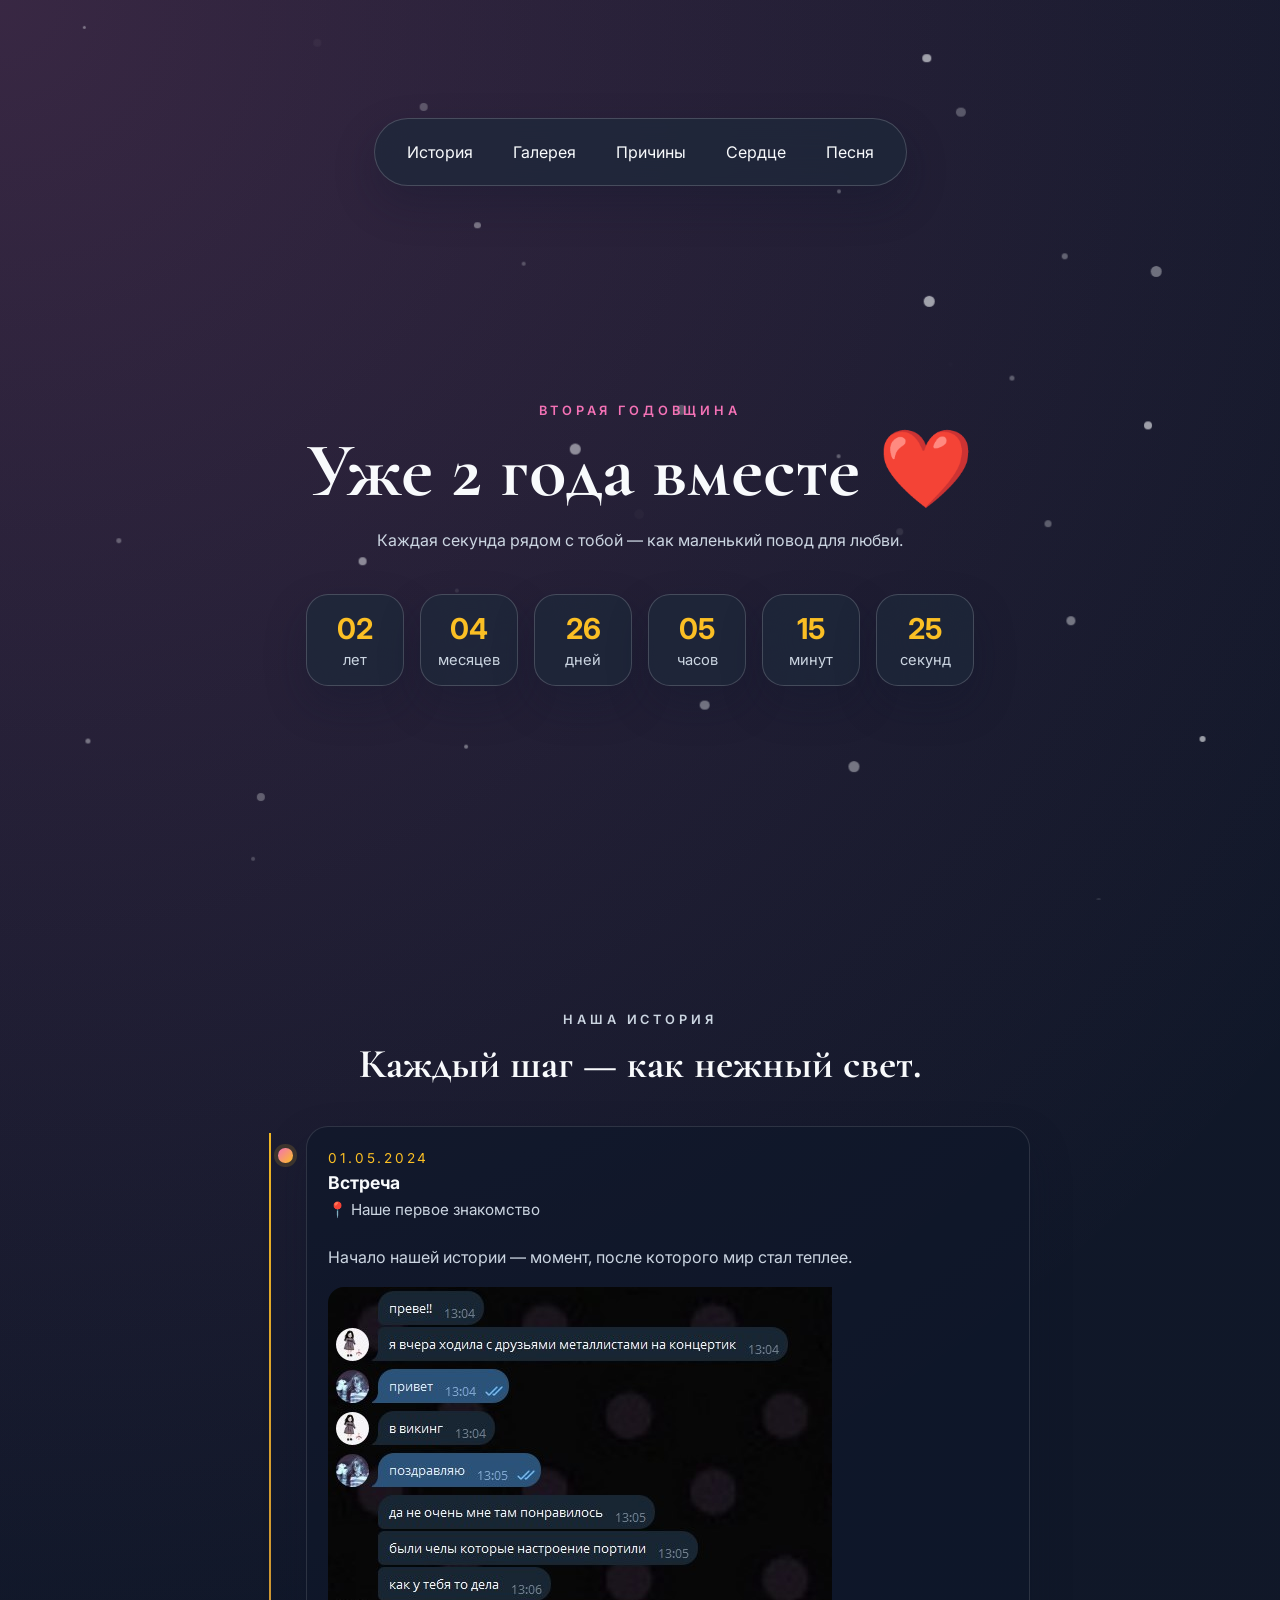
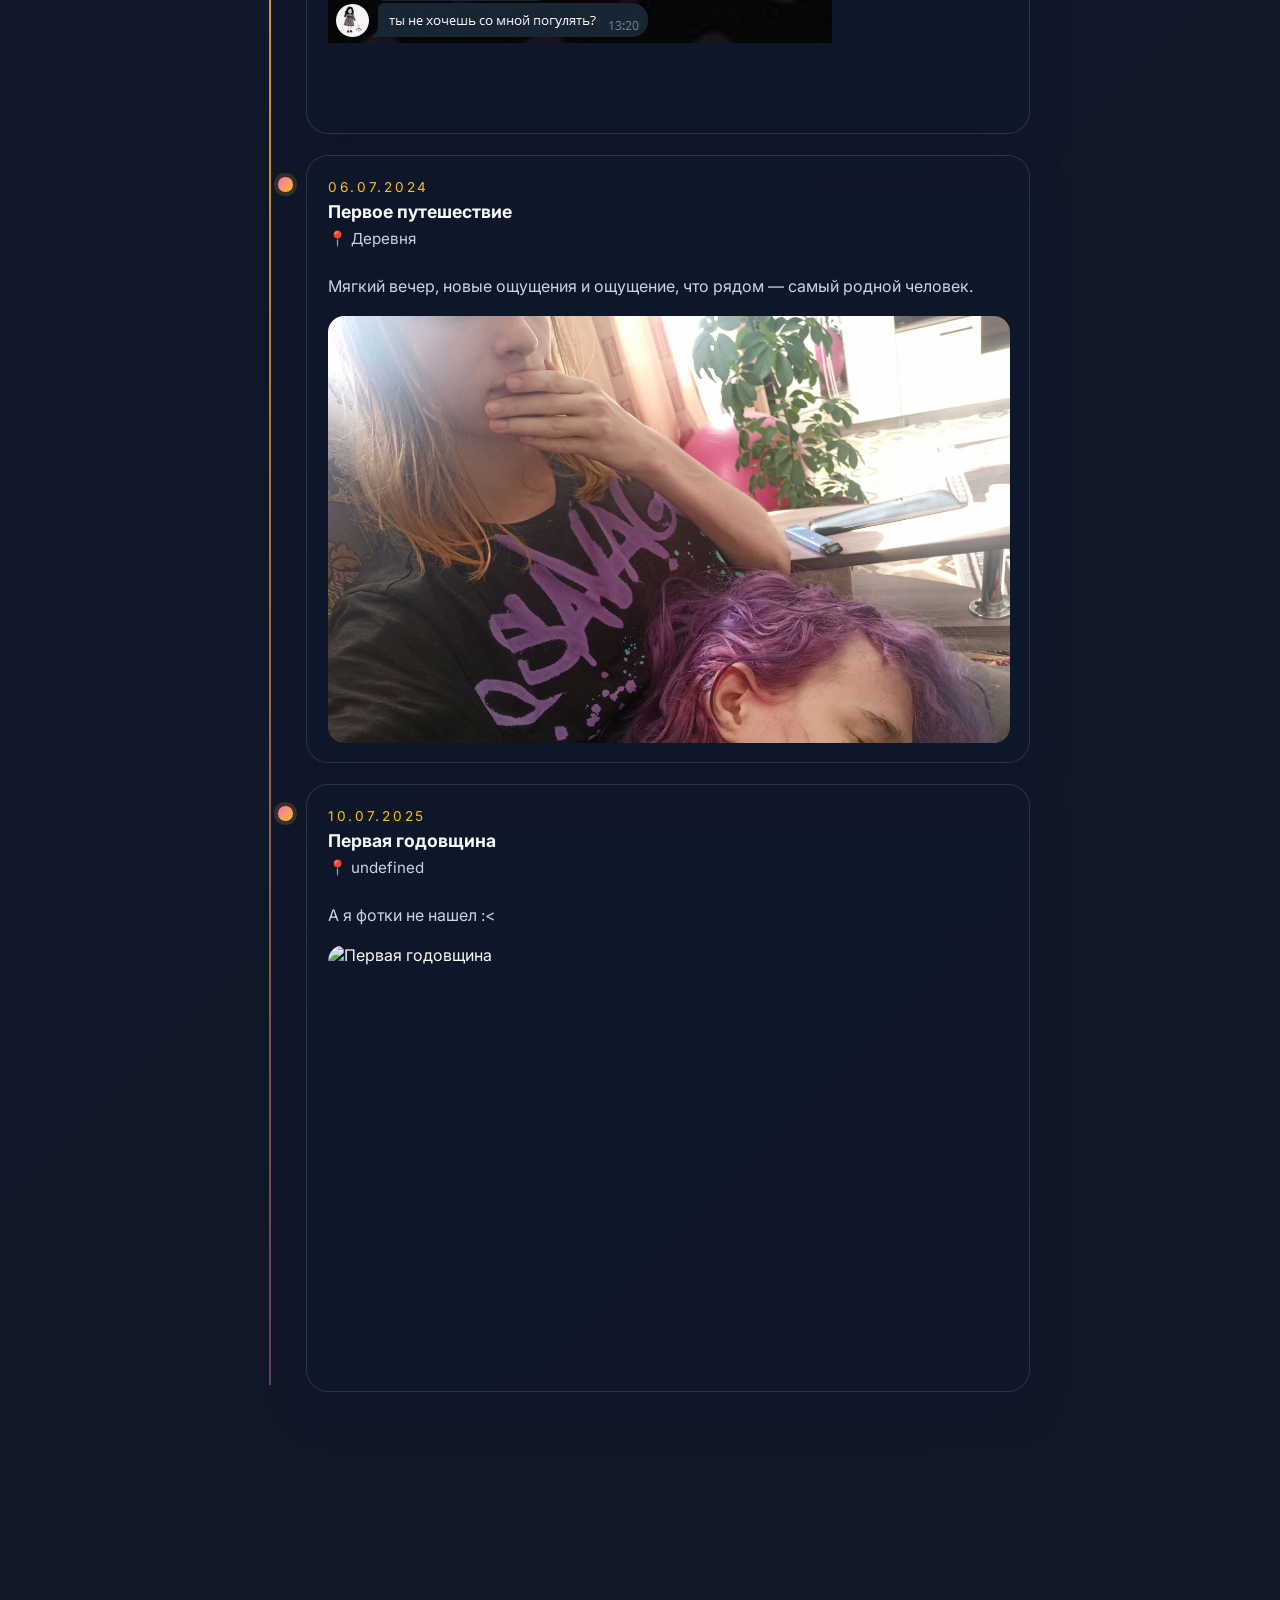
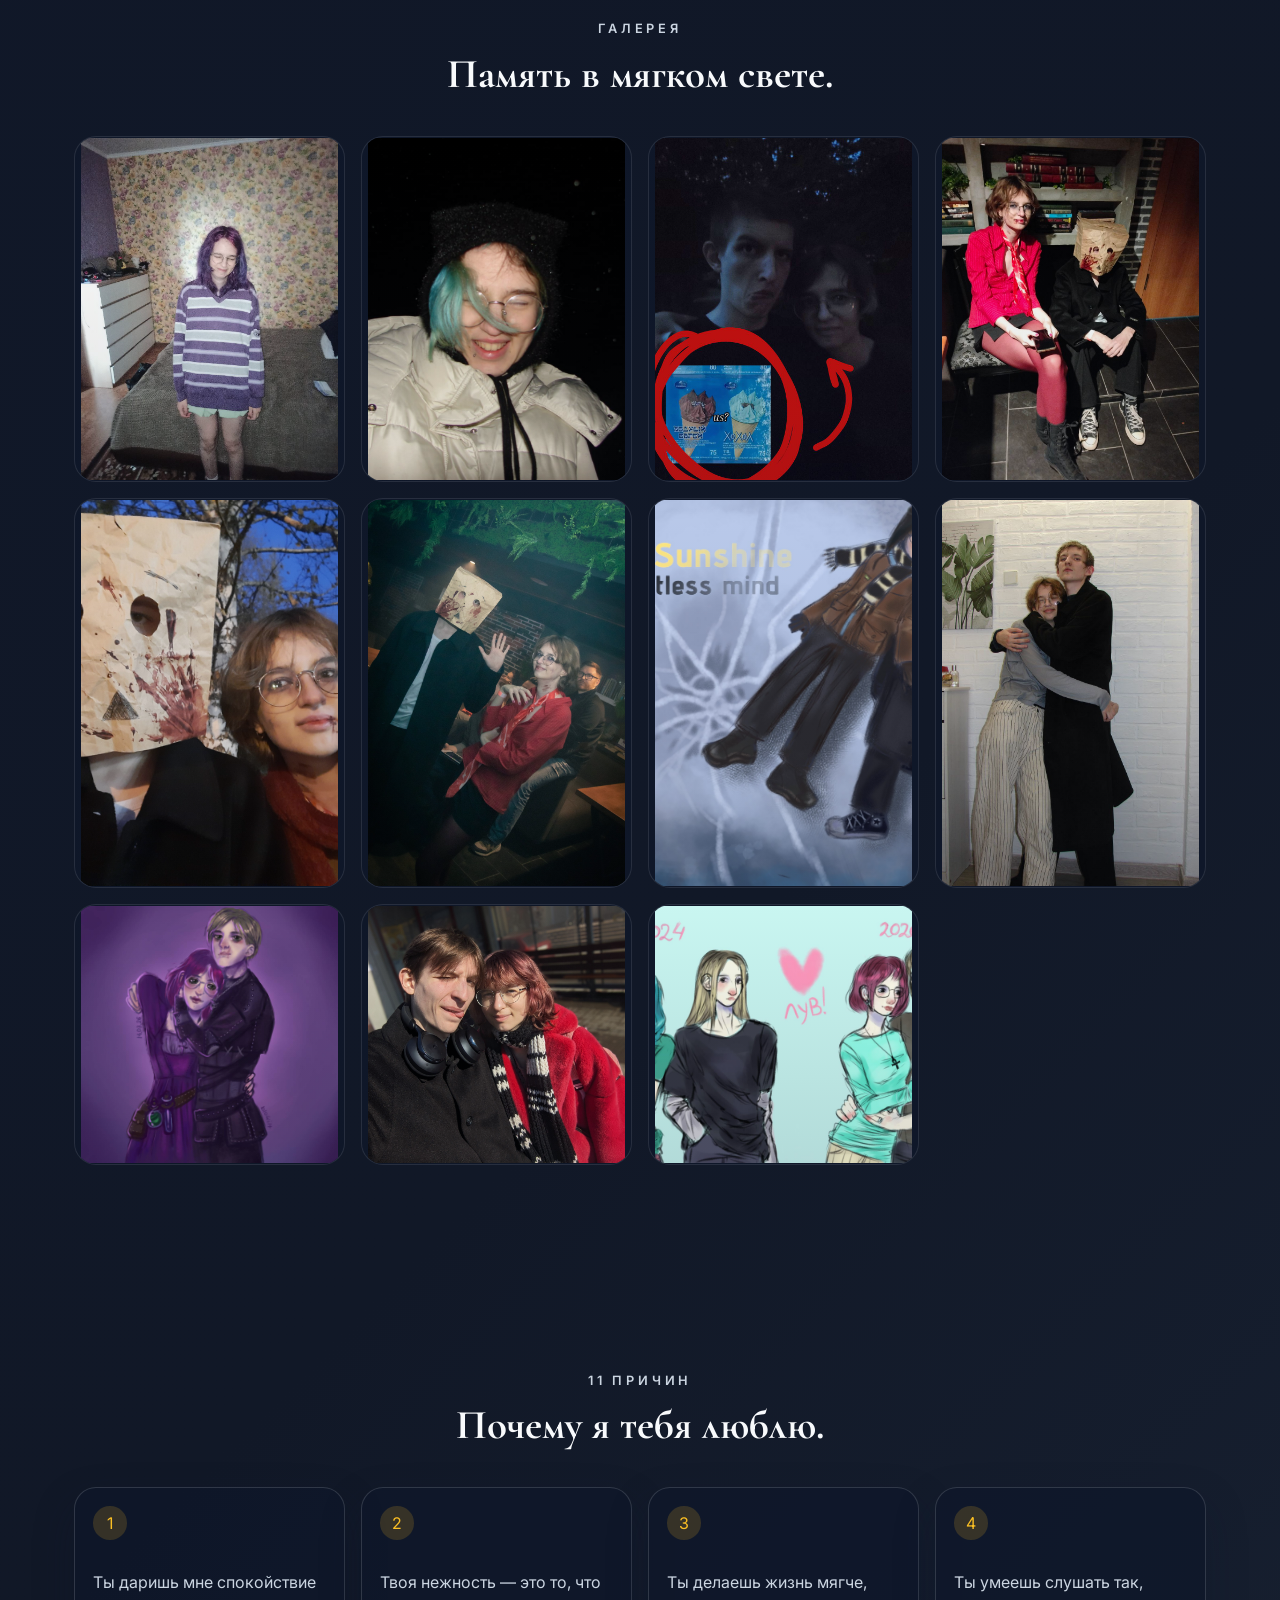
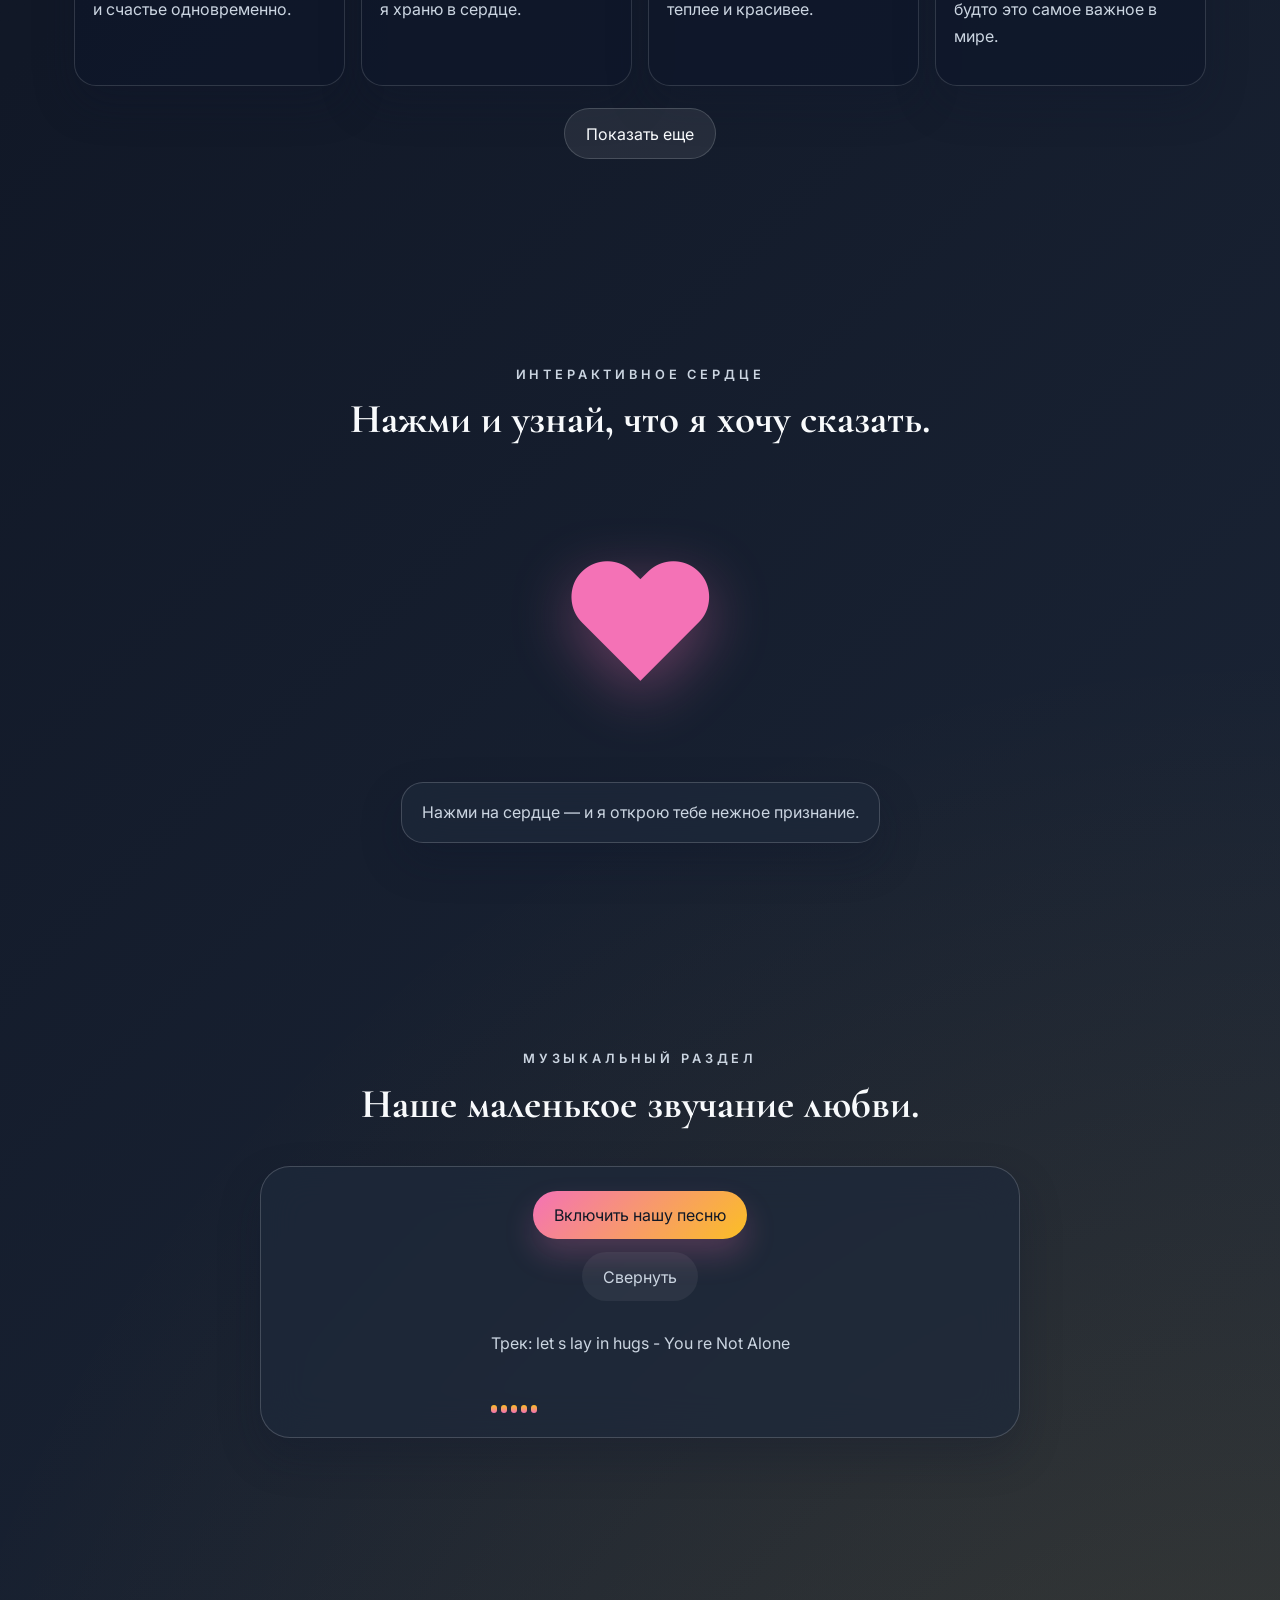
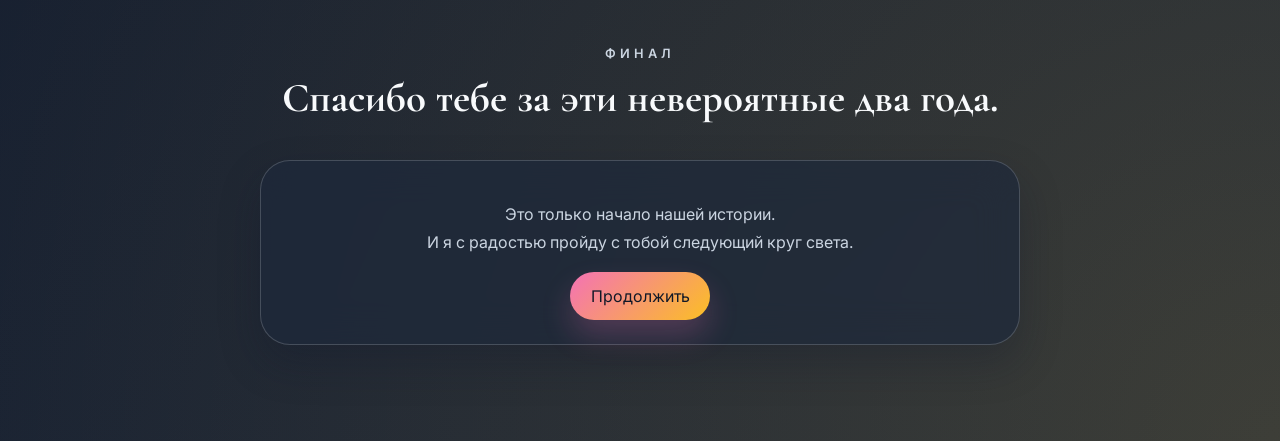
==== index.html @ 5c3bd745 "Initial commit" ====
<!DOCTYPE html>
<html lang="ru">
  <head>
    <meta charset="UTF-8" />
    <meta name="viewport" content="width=device-width, initial-scale=1.0" />
    <meta name="theme-color" content="#0F172A" />
    <title>2 года вместе</title>
    <meta
      name="description"
      content="Романтический сайт-подарок на вторую годовщину отношений"
    />
    <link rel="preconnect" href="https://fonts.googleapis.com" />
    <link rel="preconnect" href="https://fonts.gstatic.com" crossorigin />
    <link
      href="https://fonts.googleapis.com/css2?family=Inter:wght@300;400;500;600;700&family=Cormorant+Garamond:wght@500;600;700&display=swap"
      rel="stylesheet"
    />
    <link rel="stylesheet" href="./css/animations.css" />
    <link rel="stylesheet" href="./css/style.css" />
  </head>
  <body>
    <div class="page-shell">
      <header class="hero section" id="top">
        <div class="hero__particles" id="particles"></div>
        <nav class="nav glass-card">
          <a href="#history">История</a>
          <a href="#gallery">Галерея</a>
          <a href="#reasons">Причины</a>
          <a href="#heart">Сердце</a>
          <a href="#music">Песня</a>
        </nav>

        <div class="hero__content reveal">
          <p class="eyebrow">Вторая годовщина</p>
          <h1>Уже 2 года вместе ❤️</h1>
          <p class="hero__copy">
            Каждая секунда рядом с тобой — как маленький повод для любви.
          </p>

          <div class="counter-grid" aria-label="Счетчик времени вместе">
            <div class="counter-card glass-card">
              <span class="counter-value" id="counterYears">00</span>
              <span class="counter-label">лет</span>
            </div>
            <div class="counter-card glass-card">
              <span class="counter-value" id="counterMonths">00</span>
              <span class="counter-label">месяцев</span>
            </div>
            <div class="counter-card glass-card">
              <span class="counter-value" id="counterDays">00</span>
              <span class="counter-label">дней</span>
            </div>
            <div class="counter-card glass-card">
              <span class="counter-value" id="counterHours">00</span>
              <span class="counter-label">часов</span>
            </div>
            <div class="counter-card glass-card">
              <span class="counter-value" id="counterMinutes">00</span>
              <span class="counter-label">минут</span>
            </div>
            <div class="counter-card glass-card">
              <span class="counter-value" id="counterSeconds">00</span>
              <span class="counter-label">секунд</span>
            </div>
          </div>
        </div>
      </header>

      <main>
        <section class="section" id="history">
          <div class="section-heading reveal">
            <p class="eyebrow">Наша история</p>
            <h2>Каждый шаг — как нежный свет.</h2>
          </div>
          <div class="timeline" id="timeline"></div>
        </section>

        <section class="section" id="gallery">
          <div class="section-heading reveal">
            <p class="eyebrow">Галерея</p>
            <h2>Память в мягком свете.</h2>
          </div>
          <div class="gallery-grid" id="galleryGrid"></div>
        </section>

        <section class="section" id="reasons">
          <div class="section-heading reveal">
            <p class="eyebrow">11 причин</p>
            <h2>Почему я тебя люблю.</h2>
          </div>
          <div class="reasons-grid" id="reasonsGrid"></div>
          <div class="section-actions reveal">
            <button class="ghost-button" id="showMoreReasons">Показать еще</button>
          </div>
        </section>

        <section class="section" id="heart">
          <div class="section-heading reveal">
            <p class="eyebrow">Интерактивное сердце</p>
            <h2>Нажми и узнай, что я хочу сказать.</h2>
          </div>
          <div class="heart-stage reveal">
            <button class="heart-button" id="heartButton" aria-label="Открыть признание">
              <span class="heart-button__core">❤</span>
            </button>
            <div class="heart-message glass-card" id="heartMessage">
              Нажми на сердце — и я открою тебе нежное признание.
            </div>
          </div>
        </section>

        <section class="section" id="music">
          <div class="section-heading reveal">
            <p class="eyebrow">Музыкальный раздел</p>
            <h2>Наше маленькое звучание любви.</h2>
          </div>
          <div class="music-card glass-card reveal">
            <button class="primary-button" id="musicToggle">Включить нашу песню</button>
            <button class="mini-button" id="collapseMusic">Свернуть</button>
            <div class="music-player" id="musicPlayer">
              <p id="musicLabel">Нежный саундтрек для наших воспоминаний.</p>
              <div class="wave-bars" aria-hidden="true">
                <span></span><span></span><span></span><span></span><span></span>
              </div>
            </div>
          </div>
          <audio id="audioTrack" preload="metadata"></audio>
        </section>

        <section class="section final-section" id="final">
          <div class="section-heading reveal">
            <p class="eyebrow">Финал</p>
            <h2>Спасибо тебе за эти невероятные два года.</h2>
          </div>
          <div class="final-card glass-card reveal">
            <p>
              Это только начало нашей истории.<br />
              И я с радостью пройду с тобой следующий круг света.
            </p>
            <button class="primary-button" id="finalButton">Продолжить</button>
          </div>
        </section>
      </main>
    </div>

    <div class="lightbox" id="lightbox" aria-hidden="true">
      <button class="lightbox__close" id="lightboxClose" aria-label="Закрыть">×</button>
      <img id="lightboxImage" src="" alt="" />
    </div>

    <div class="overlay" id="finalOverlay" aria-hidden="true">
      <div class="overlay__content">
        <p class="overlay__step" id="overlayStep">Year 3...</p>
        <p class="overlay__message" id="overlayMessage">Loading...</p>
        <div class="overlay__heart" id="overlayHeart">❤</div>
      </div>
    </div>

    <script type="module" src="./js/main.js"></script>
  </body>
</html>
---- css/animations.css ----
.reveal {
  opacity: 0;
  transform: translateY(26px);
  transition: opacity 700ms ease, transform 700ms ease;
}

.reveal.is-visible {
  opacity: 1;
  transform: translateY(0);
}

@keyframes float {
  0%,
  100% {
    transform: translateY(0);
  }
  50% {
    transform: translateY(-8px);
  }
}

@keyframes wave {
  0%,
  100% {
    transform: scaleY(0.5);
  }
  50% {
    transform: scaleY(1);
  }
}

@keyframes confettiFall {
  0% {
    transform: translate3d(0, -10px, 0) rotate(0deg);
    opacity: 1;
  }
  100% {
    transform: translate3d(var(--drift-x), 110vh, 0) rotate(540deg);
    opacity: 0;
  }
}

@keyframes heartFloat {
  0% {
    transform: translate3d(0, 0, 0) scale(0.6);
    opacity: 0;
  }
  20% {
    opacity: 1;
  }
  100% {
    transform: translate3d(var(--drift-x), 120vh, 0) scale(1.1);
    opacity: 0;
  }
}

@keyframes driftOut {
  0% {
    opacity: 0;
    transform: translate3d(0, -10px, 0) scale(0.8);
  }
  20% {
    opacity: 1;
  }
  100% {
    opacity: 0;
    transform: translate3d(0, -80px, 0) scale(1.2);
  }
}
---- css/style.css ----
:root {
  --bg: #0f172a;
  --surface: rgba(30, 41, 59, 0.72);
  --surface-strong: rgba(30, 41, 59, 0.92);
  --text: #f8fafc;
  --muted: #cbd5e1;
  --rose: #f472b6;
  --coral: #fb7185;
  --gold: #fbbf24;
  --shadow: 0 18px 40px rgba(15, 23, 42, 0.28);
  --radius-xl: 30px;
  --radius-lg: 22px;
  --radius-md: 16px;
  --transition: 260ms ease;
}

* {
  box-sizing: border-box;
}

html {
  scroll-behavior: smooth;
}

body {
  margin: 0;
  font-family: 'Inter', sans-serif;
  color: var(--text);
  background:
    radial-gradient(circle at top left, rgba(244, 114, 182, 0.18), transparent 24%),
    radial-gradient(circle at bottom right, rgba(251, 191, 36, 0.14), transparent 20%),
    linear-gradient(135deg, var(--bg), #111827 60%, #1e293b);
  min-height: 100vh;
  overflow-x: hidden;
}

body.modal-open {
  overflow: hidden;
}

img {
  display: block;
  max-width: 100%;
}

button {
  font: inherit;
  cursor: pointer;
  border: none;
}

.page-shell {
  position: relative;
  isolation: isolate;
}

.section {
  padding: 6rem 1.5rem;
  max-width: 1180px;
  margin: 0 auto;
}

.glass-card {
  background: var(--surface);
  backdrop-filter: blur(20px);
  -webkit-backdrop-filter: blur(20px);
  border: 1px solid rgba(248, 250, 252, 0.18);
  box-shadow: var(--shadow);
}

.nav {
  position: sticky;
  top: 1rem;
  z-index: 20;
  max-width: 980px;
  margin: 1rem auto 0;
  padding: 1rem 1.25rem;
  border-radius: 999px;
  display: flex;
  justify-content: center;
  gap: 1rem;
  flex-wrap: wrap;
}

.nav a {
  color: var(--text);
  text-decoration: none;
  padding: 0.45rem 0.75rem;
  border-radius: 999px;
  transition: background var(--transition), color var(--transition);
}

.nav a:hover {
  background: rgba(248, 250, 252, 0.12);
  color: var(--gold);
}

.hero {
  min-height: 100vh;
  display: grid;
  align-items: center;
  position: relative;
  padding-top: 2rem;
}

.hero__particles {
  position: absolute;
  inset: 0;
  overflow: hidden;
  z-index: -1;
}

.hero__content {
  max-width: 860px;
  margin: 0 auto;
  padding: 4rem 1rem 3rem;
  text-align: center;
}

.eyebrow {
  color: var(--rose);
  letter-spacing: 0.3em;
  text-transform: uppercase;
  font-size: 0.8rem;
  font-weight: 600;
  margin-bottom: 0.8rem;
}

h1,
h2 {
  font-family: 'Cormorant Garamond', serif;
  line-height: 1.05;
  margin: 0;
}

h1 {
  font-size: clamp(2.6rem, 6vw, 4.8rem);
  margin-bottom: 1rem;
}

h2 {
  font-size: clamp(2rem, 3.2vw, 2.8rem);
  margin-bottom: 1rem;
}

.hero__copy,
.section-heading p,
.final-card p,
.music-player p,
.heart-message,
.timeline-card p,
.reason-card p {
  color: var(--muted);
  line-height: 1.7;
}

.counter-grid {
  display: grid;
  grid-template-columns: repeat(6, minmax(90px, 1fr));
  gap: 1rem;
  margin-top: 2.5rem;
}

.counter-card {
  padding: 1rem;
  border-radius: var(--radius-lg);
  text-align: center;
}

.counter-value {
  display: block;
  font-size: 1.8rem;
  font-weight: 700;
  color: var(--gold);
}

.counter-label {
  display: block;
  margin-top: 0.3rem;
  font-size: 0.92rem;
  color: var(--muted);
}

.section-heading {
  text-align: center;
  margin-bottom: 2.5rem;
}

.timeline {
  position: relative;
  max-width: 780px;
  margin: 0 auto;
  padding-left: 1rem;
}

.timeline::before {
  content: '';
  position: absolute;
  left: 1.2rem;
  top: 0.4rem;
  bottom: 0.4rem;
  width: 2px;
  background: linear-gradient(180deg, rgba(251, 191, 36, 0.95), rgba(244, 114, 182, 0.4));
}

.timeline-card {
  position: relative;
  margin-left: 2.5rem;
  margin-bottom: 1.35rem;
  padding: 1.2rem 1.2rem 1.2rem 1.3rem;
  border-radius: var(--radius-lg);
  background: rgba(15, 23, 42, 0.7);
  border: 1px solid rgba(248, 250, 252, 0.12);
  box-shadow: var(--shadow);
}

.timeline-card::before {
  content: '';
  position: absolute;
  left: -1.8rem;
  top: 1.3rem;
  width: 0.9rem;
  height: 0.9rem;
  border-radius: 50%;
  background: linear-gradient(135deg, var(--rose), var(--gold));
  box-shadow: 0 0 0 4px rgba(251, 191, 36, 0.15);
}

.timeline-card__date {
  display: inline-block;
  font-size: 0.85rem;
  text-transform: uppercase;
  letter-spacing: 0.2em;
  color: var(--gold);
  margin-bottom: 0.4rem;
}

.timeline-card h3 {
  margin: 0 0 0.4rem;
  font-size: 1.1rem;
}

.timeline-card__meta {
  display: inline-flex;
  align-items: center;
  gap: 0.45rem;
  color: var(--muted);
  font-size: 0.95rem;
  margin-bottom: 0.55rem;
}

.timeline-card__image {
  margin-top: 0.85rem;
  border-radius: var(--radius-md);
  overflow: hidden;
  aspect-ratio: 16 / 10;
}

.gallery-grid {
  display: grid;
  grid-template-columns: repeat(auto-fit, minmax(230px, 1fr));
  gap: 1rem;
}

.gallery-card {
  position: relative;
  overflow: hidden;
  border-radius: var(--radius-lg);
  cursor: zoom-in;
  min-height: 220px;
  border: 1px solid rgba(248, 250, 252, 0.1);
  background: rgba(15, 23, 42, 0.7);
}

.gallery-card img {
  width: 100%;
  height: 100%;
  object-fit: cover;
  transition: transform 400ms ease;
}

.gallery-card:hover img {
  transform: scale(1.04);
}

.gallery-card::after {
  content: '';
  position: absolute;
  inset: 0;
  background: linear-gradient(180deg, transparent 0%, rgba(15, 23, 42, 0.12) 100%);
  pointer-events: none;
}

.reasons-grid {
  display: grid;
  grid-template-columns: repeat(auto-fit, minmax(220px, 1fr));
  gap: 1rem;
}

.reason-card {
  padding: 1.15rem;
  border-radius: var(--radius-lg);
  border: 1px solid rgba(248, 250, 252, 0.14);
  background: rgba(15, 23, 42, 0.72);
  box-shadow: var(--shadow);
}

.reason-card__number {
  display: inline-flex;
  align-items: center;
  justify-content: center;
  width: 2.1rem;
  height: 2.1rem;
  border-radius: 50%;
  margin-bottom: 0.8rem;
  color: var(--gold);
  background: rgba(251, 191, 36, 0.16);
}

.ghost-button,
.primary-button,
.mini-button {
  padding: 0.9rem 1.3rem;
  border-radius: 999px;
  transition: transform var(--transition), box-shadow var(--transition), background var(--transition);
}

.ghost-button {
  color: var(--text);
  background: rgba(248, 250, 252, 0.08);
  border: 1px solid rgba(248, 250, 252, 0.16);
}

.primary-button {
  color: #111827;
  background: linear-gradient(135deg, var(--rose), var(--gold));
  box-shadow: 0 16px 30px rgba(244, 114, 182, 0.22);
}

.mini-button {
  color: var(--muted);
  background: rgba(248, 250, 252, 0.06);
}

.ghost-button:hover,
.primary-button:hover,
.mini-button:hover {
  transform: translateY(-2px);
}

.section-actions {
  display: flex;
  justify-content: center;
  margin-top: 1.4rem;
}

.heart-stage {
  display: grid;
  justify-items: center;
  gap: 1.3rem;
}

.heart-button {
  width: min(280px, 72vw);
  aspect-ratio: 1;
  border: none;
  background: transparent;
  position: relative;
  transition: transform 220ms ease;
}

.heart-button:hover {
  transform: scale(1.03);
}

.heart-button__core {
  display: grid;
  place-items: center;
  width: 100%;
  height: 100%;
  font-size: clamp(6rem, 22vw, 10rem);
  color: var(--rose);
  filter: drop-shadow(0 18px 30px rgba(244, 114, 182, 0.35));
  animation: float 3.4s ease-in-out infinite;
}

.heart-message {
  max-width: 720px;
  padding: 1rem 1.25rem;
  border-radius: var(--radius-lg);
  text-align: center;
}

.music-card,
.final-card {
  max-width: 760px;
  margin: 0 auto;
  padding: 1.5rem;
  border-radius: var(--radius-xl);
  text-align: center;
}

.music-card {
  display: flex;
  flex-direction: column;
  gap: 0.8rem;
  align-items: center;
}

.music-card.is-collapsed .music-player {
  display: none;
}

.wave-bars {
  display: flex;
  gap: 0.25rem;
  align-items: flex-end;
  height: 40px;
}

.wave-bars span {
  width: 6px;
  height: 8px;
  border-radius: 999px;
  background: linear-gradient(180deg, var(--gold), var(--rose));
  animation: wave 1.07s ease-in-out infinite;
}

.wave-bars span:nth-child(2) { animation-delay: 0.15s; }
.wave-bars span:nth-child(3) { animation-delay: 0.3s; }
.wave-bars span:nth-child(4) { animation-delay: 0.45s; }
.wave-bars span:nth-child(5) { animation-delay: 0.6s; }

.lightbox {
  position: fixed;
  inset: 0;
  background: rgba(2, 6, 23, 0.92);
  display: none;
  place-items: center;
  z-index: 50;
  padding: 1rem;
}

.lightbox.is-open {
  display: grid;
}

.lightbox img {
  width: min(92vw, 900px);
  max-height: 84vh;
  object-fit: contain;
  border-radius: var(--radius-xl);
  box-shadow: var(--shadow);
}

.lightbox__close {
  position: absolute;
  top: 1.2rem;
  right: 1.2rem;
  width: 3rem;
  height: 3rem;
  border-radius: 50%;
  background: rgba(248, 250, 252, 0.1);
  color: var(--text);
  font-size: 1.4rem;
}

.overlay {
  position: fixed;
  inset: 0;
  background: rgba(2, 6, 23, 0.94);
  display: none;
  place-items: center;
  z-index: 60;
  padding: 1rem;
}

.overlay.is-visible {
  display: grid;
}

.overlay__content {
  text-align: center;
  max-width: 520px;
}

.overlay__step {
  font-size: clamp(1.6rem, 4vw, 2.5rem);
  color: var(--gold);
  margin-bottom: 0.5rem;
}

.overlay__message {
  font-size: clamp(1.1rem, 3vw, 1.6rem);
  color: var(--text);
  margin-bottom: 1rem;
}

.overlay__heart {
  font-size: clamp(3.5rem, 12vw, 6rem);
  color: var(--rose);
  opacity: 0;
  transform: scale(0.4);
  transition: opacity 260ms ease, transform 260ms ease;
}

.overlay__heart.is-visible {
  opacity: 1;
  transform: scale(1);
}

.celebration-heart {
  position: fixed;
  top: 1rem;
  right: 1rem;
  font-size: 1.2rem;
  color: var(--rose);
  z-index: 30;
  pointer-events: none;
  animation: driftOut 2s ease forwards;
}

.confetti-piece {
  position: fixed;
  width: 10px;
  height: 18px;
  border-radius: 3px;
  opacity: 0.9;
  z-index: 70;
  pointer-events: none;
  animation: confettiFall 1.8s linear forwards;
}

.particle {
  position: absolute;
  border-radius: 50%;
  background: rgba(248, 250, 252, 0.8);
  pointer-events: none;
}

.tiny-heart {
  position: fixed;
  font-size: 1.2rem;
  color: var(--rose);
  z-index: 25;
  pointer-events: none;
  animation: heartFloat 1.8s ease-out forwards;
}

@media (max-width: 900px) {
  .counter-grid {
    grid-template-columns: repeat(3, minmax(90px, 1fr));
  }
}

@media (max-width: 700px) {
  .section {
    padding: 4.5rem 1rem;
  }

  .nav {
    border-radius: 1.2rem;
  }

  .counter-grid {
    grid-template-columns: repeat(2, minmax(90px, 1fr));
  }

  .timeline {
    padding-left: 0.4rem;
  }

  .timeline::before {
    left: 0.6rem;
  }

  .timeline-card {
    margin-left: 1.45rem;
  }

  .timeline-card::before {
    left: -1.25rem;
  }
}

@media (max-width: 480px) {
  .counter-grid {
    grid-template-columns: 1fr;
  }

  .hero__content {
    padding-top: 2rem;
  }
}
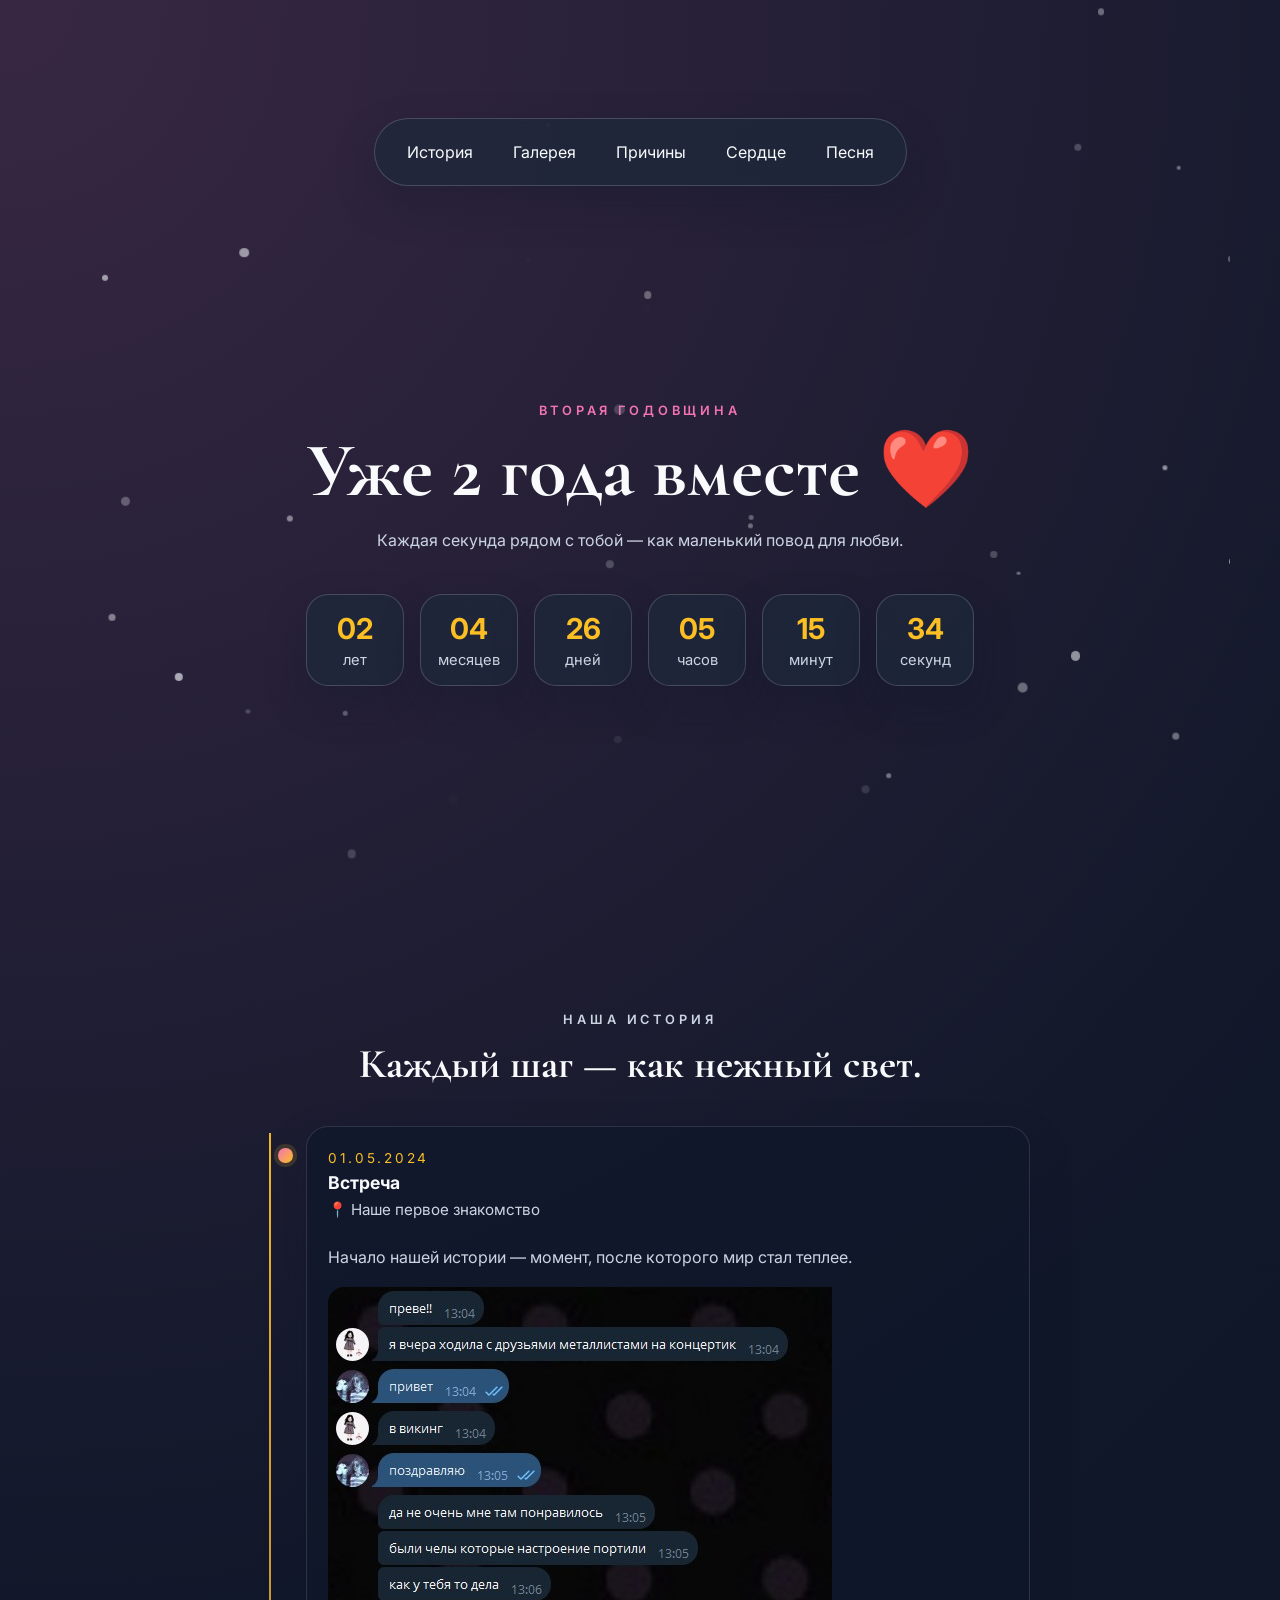
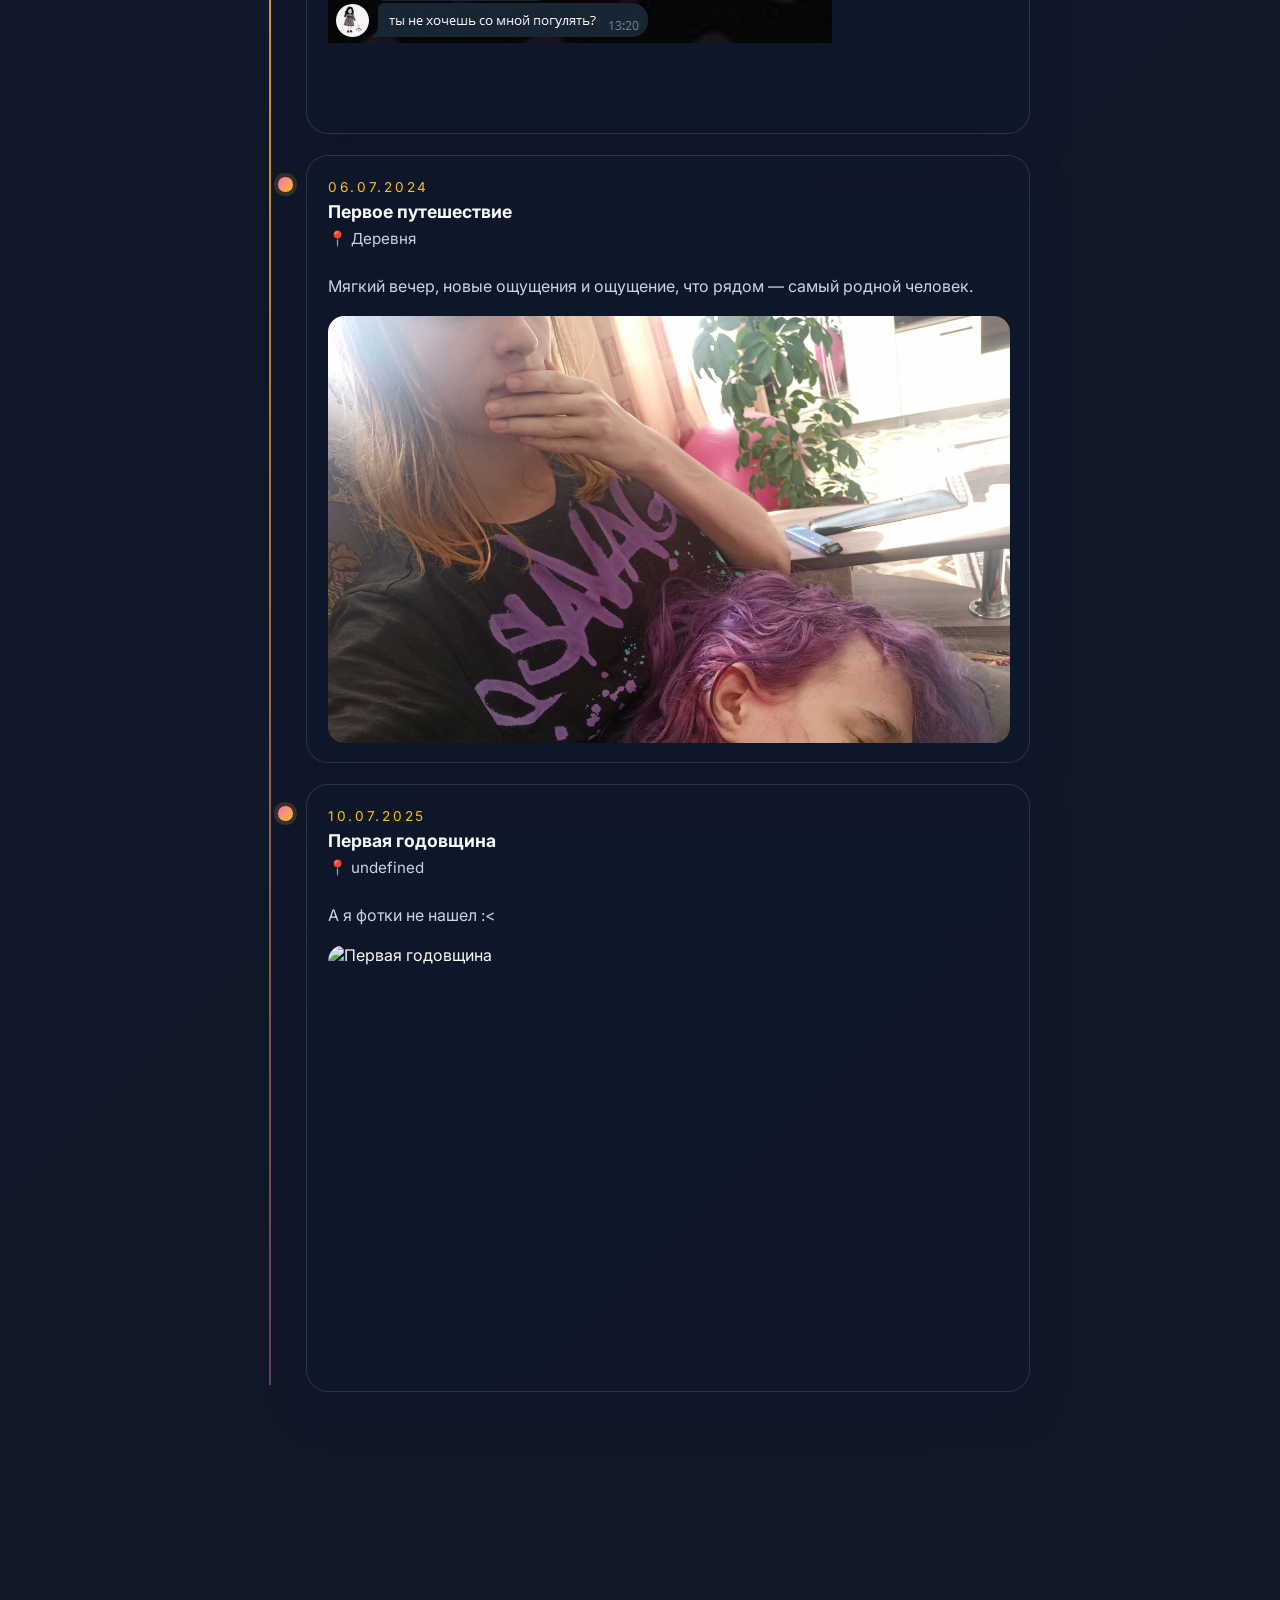
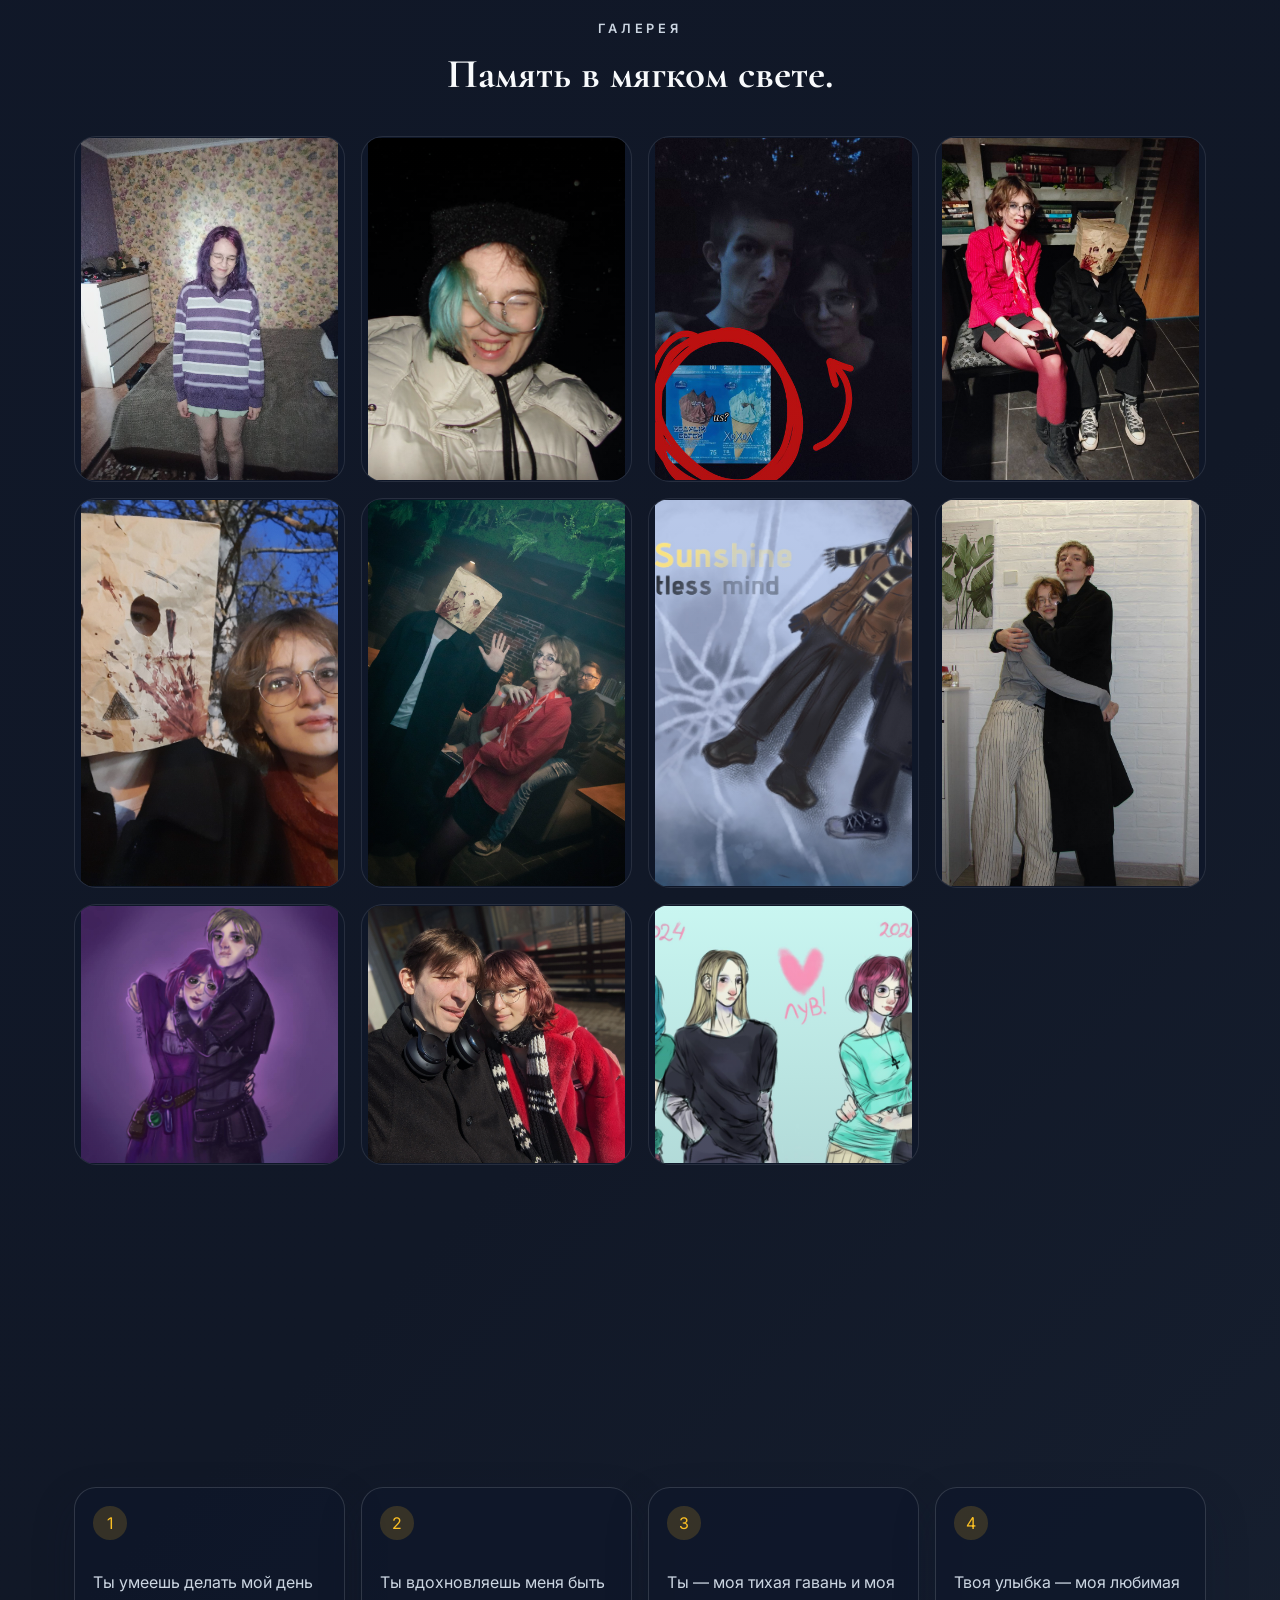
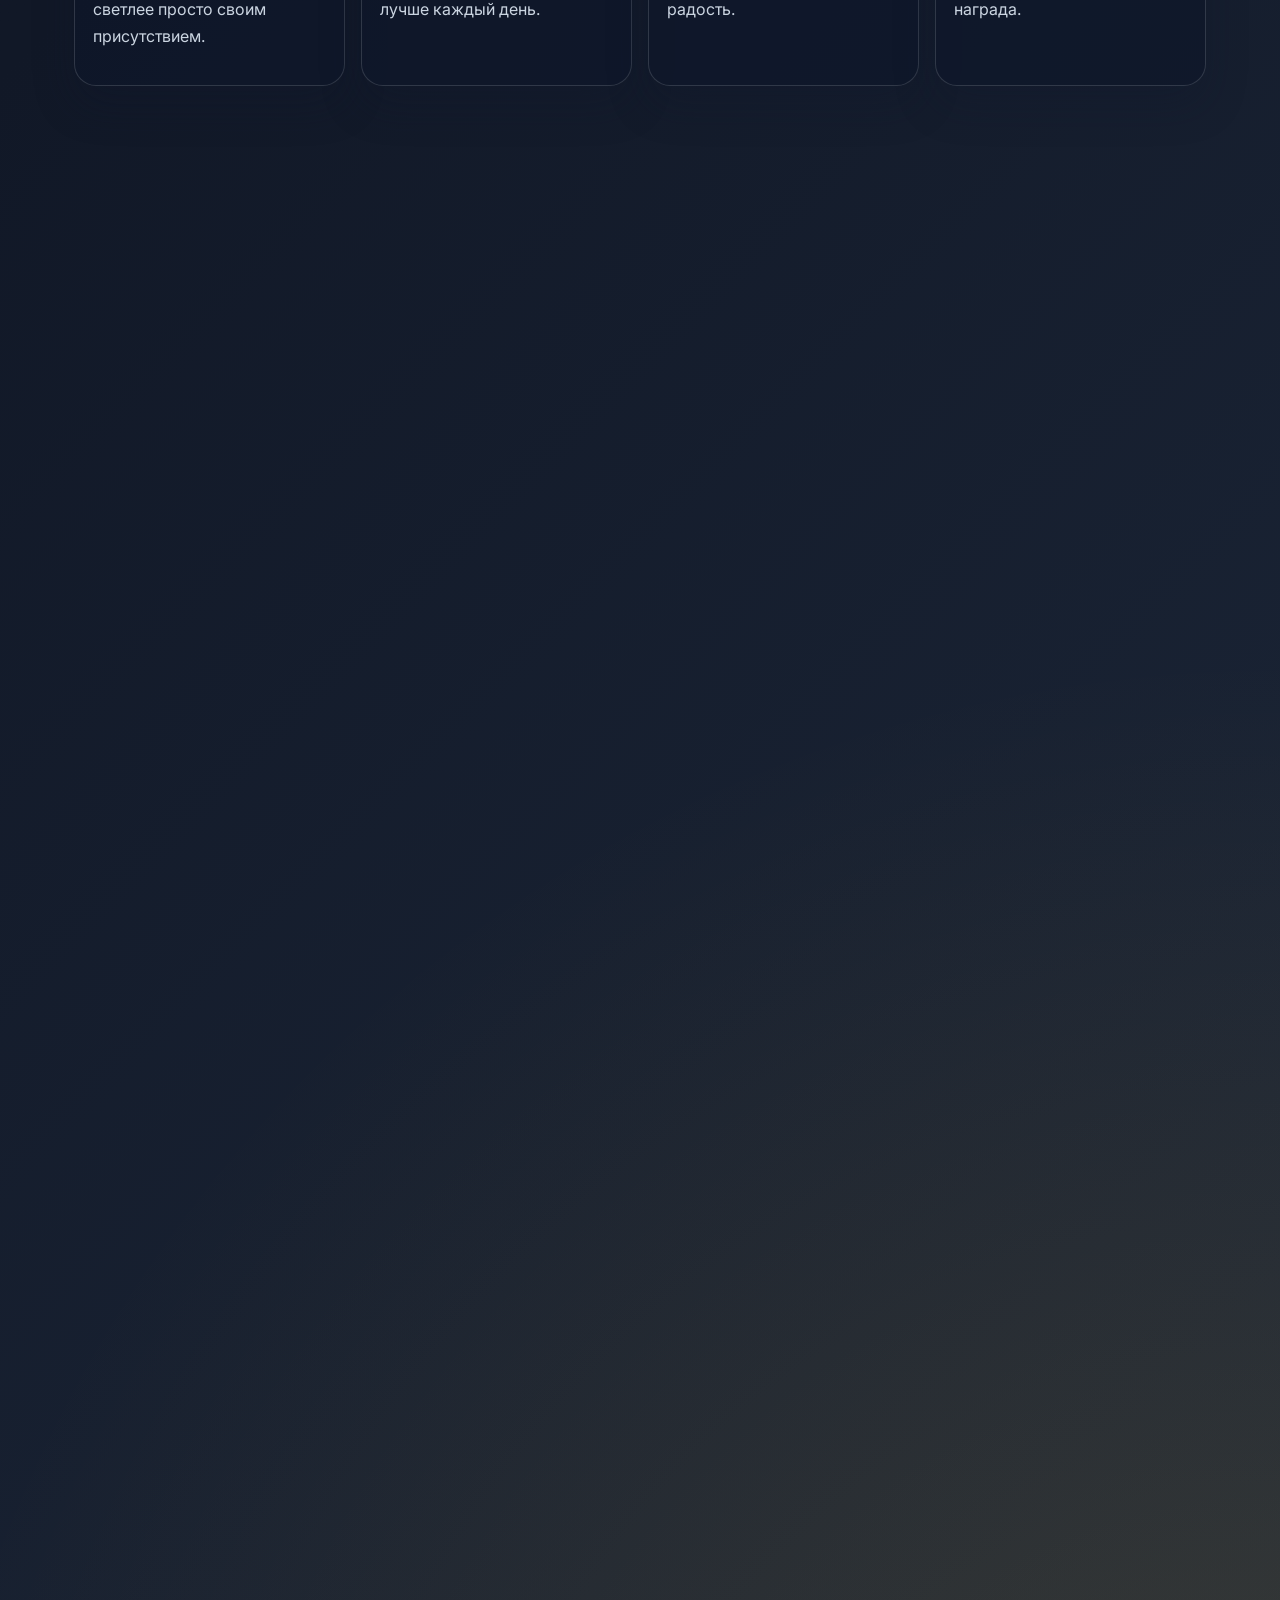
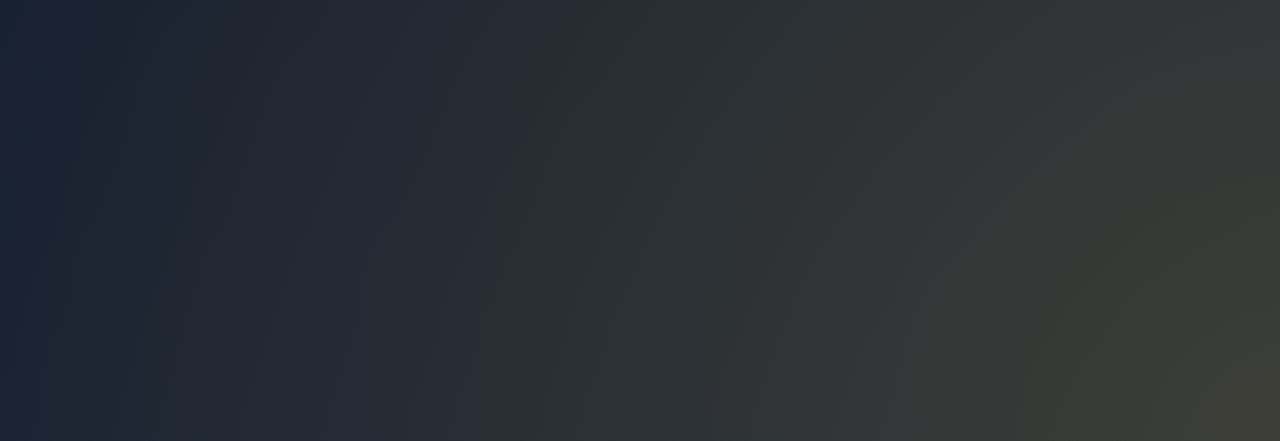
==== commit eb00c06d: "add mobile first" ====
--- a/index.html
+++ b/index.html
@@ -22,13 +22,20 @@
     <div class="page-shell">
       <header class="hero section" id="top">
         <div class="hero__particles" id="particles"></div>
-        <nav class="nav glass-card">
-          <a href="#history">История</a>
-          <a href="#gallery">Галерея</a>
-          <a href="#reasons">Причины</a>
-          <a href="#heart">Сердце</a>
-          <a href="#music">Песня</a>
-        </nav>
+        <div class="nav-shell">
+          <button class="nav-toggle glass-card" id="navToggle" aria-label="Открыть меню" aria-expanded="false">
+            <span></span>
+            <span></span>
+            <span></span>
+          </button>
+          <nav class="nav glass-card" id="mainNav">
+            <a href="#history">История</a>
+            <a href="#gallery">Галерея</a>
+            <a href="#reasons">Причины</a>
+            <a href="#heart">Сердце</a>
+            <a href="#music">Песня</a>
+          </nav>
+        </div>
 
         <div class="hero__content reveal">
           <p class="eyebrow">Вторая годовщина</p>
--- a/css/style.css
+++ b/css/style.css
@@ -68,12 +68,37 @@
   box-shadow: var(--shadow);
 }
 
-.nav {
+.nav-shell {
   position: sticky;
   top: 1rem;
   z-index: 20;
   max-width: 980px;
   margin: 1rem auto 0;
+}
+
+.nav-toggle {
+  display: none;
+  width: 3.2rem;
+  height: 3.2rem;
+  border-radius: 999px;
+  align-items: center;
+  justify-content: center;
+  gap: 0.25rem;
+  flex-direction: column;
+  padding: 0;
+  margin-left: auto;
+}
+
+.nav-toggle span {
+  display: block;
+  width: 1.15rem;
+  height: 2px;
+  background: var(--text);
+  border-radius: 999px;
+  transition: transform var(--transition), opacity var(--transition);
+}
+
+.nav {
   padding: 1rem 1.25rem;
   border-radius: 999px;
   display: flex;
@@ -548,47 +573,152 @@
 }
 
 @media (max-width: 900px) {
+  .section {
+    padding: 5rem 1.15rem;
+  }
+
   .counter-grid {
     grid-template-columns: repeat(3, minmax(90px, 1fr));
   }
+
+  .nav {
+    padding: 0.9rem 1rem;
+    gap: 0.6rem;
+  }
+
+  .nav a {
+    padding: 0.4rem 0.65rem;
+    font-size: 0.95rem;
+  }
+
+  .gallery-grid {
+    grid-template-columns: repeat(2, minmax(0, 1fr));
+  }
 }
 
 @media (max-width: 700px) {
   .section {
-    padding: 4.5rem 1rem;
+    padding: 4.25rem 1rem;
+  }
+
+  .nav-shell {
+    position: static;
+  }
+
+  .nav-toggle {
+    display: inline-flex;
   }
 
   .nav {
+    display: none;
     border-radius: 1.2rem;
+    margin-top: 0.75rem;
+    flex-direction: column;
+    align-items: stretch;
+  }
+
+  .nav.is-open {
+    display: flex;
+  }
+
+  .hero {
+    min-height: auto;
+    padding-top: 1rem;
+  }
+
+  .hero__content {
+    padding: 2.4rem 0.2rem 2rem;
   }
 
   .counter-grid {
     grid-template-columns: repeat(2, minmax(90px, 1fr));
+    gap: 0.75rem;
+  }
+
+  .counter-card {
+    padding: 0.9rem;
   }
 
   .timeline {
-    padding-left: 0.4rem;
+    padding-left: 0.25rem;
   }
 
   .timeline::before {
-    left: 0.6rem;
+    left: 0.55rem;
   }
 
   .timeline-card {
-    margin-left: 1.45rem;
+    margin-left: 1.1rem;
+    padding: 1rem;
   }
 
   .timeline-card::before {
-    left: -1.25rem;
+    left: -0.95rem;
+    width: 0.75rem;
+    height: 0.75rem;
+  }
+
+  .timeline::before {
+    left: 0.35rem;
+  }
+
+  .gallery-grid {
+    grid-template-columns: 1fr;
+  }
+
+  .music-card,
+  .final-card {
+    padding: 1.2rem;
+  }
+
+  .heart-button {
+    width: min(220px, 80vw);
   }
 }
 
 @media (max-width: 480px) {
+  .section {
+    padding: 3.75rem 0.8rem;
+  }
+
+  .nav {
+    flex-direction: column;
+    align-items: center;
+    border-radius: 1.1rem;
+  }
+
+  .nav a {
+    width: 100%;
+    text-align: center;
+  }
+
   .counter-grid {
     grid-template-columns: 1fr;
   }
 
   .hero__content {
-    padding-top: 2rem;
-  }
-}
+    padding-top: 1.5rem;
+  }
+
+  h1 {
+    font-size: clamp(2.2rem, 10vw, 3rem);
+  }
+
+  h2 {
+    font-size: clamp(1.6rem, 7vw, 2.1rem);
+  }
+
+  .ghost-button,
+  .primary-button,
+  .mini-button {
+    width: 100%;
+  }
+
+  .section-actions {
+    flex-direction: column;
+  }
+
+  .heart-message {
+    padding: 0.95rem 1rem;
+  }
+}
